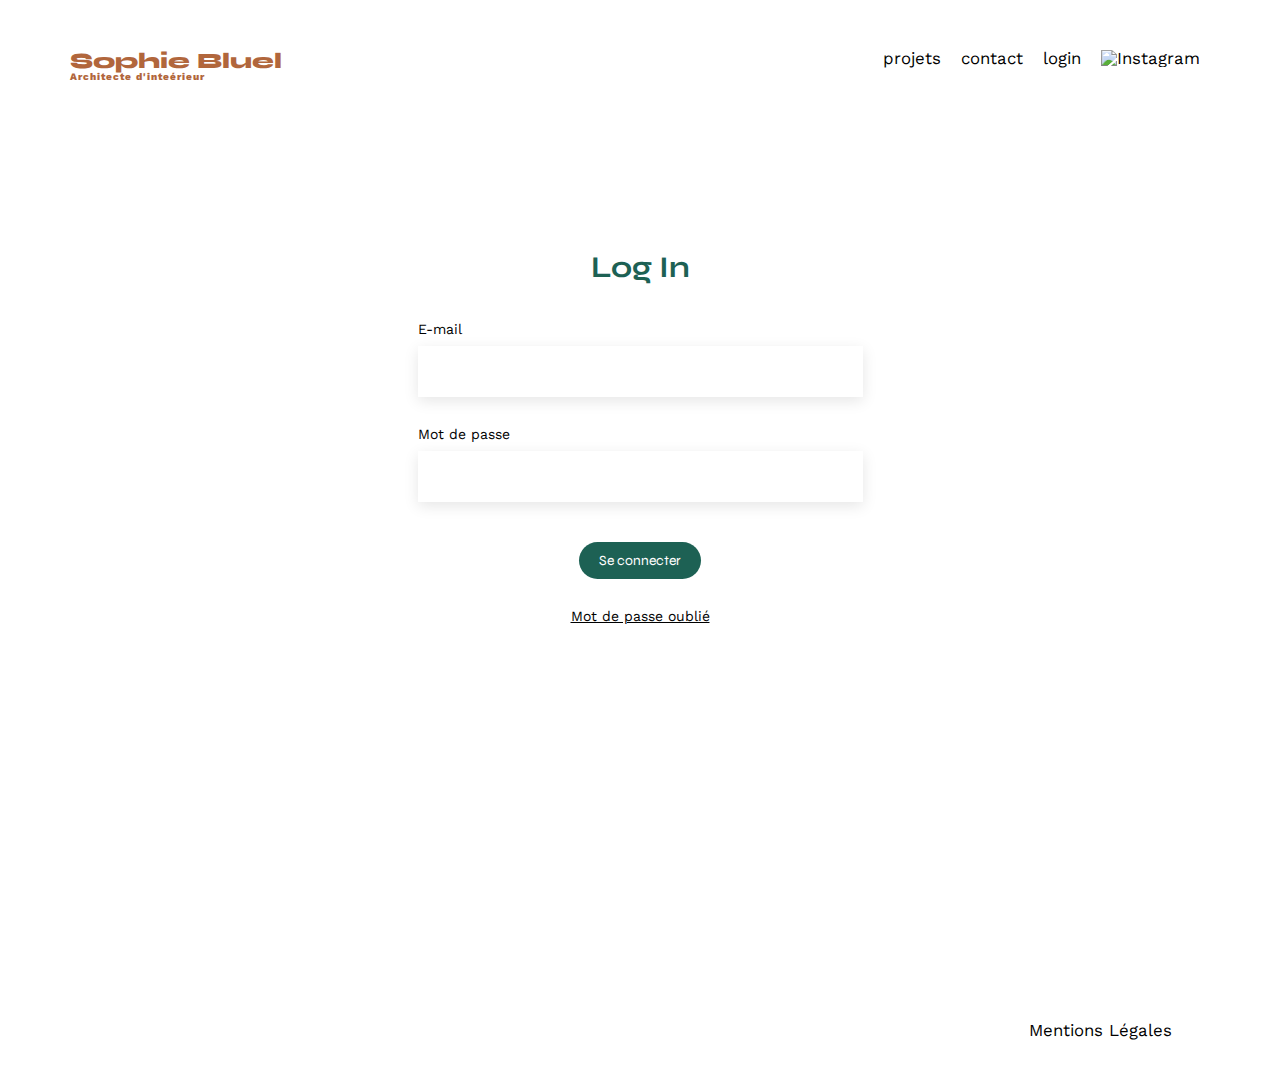
==== FrontEnd/login.html @ 772babca "first commit" ====
<!DOCTYPE html>
<html lang="fr">

<head>
	<meta charset="UTF-8">
	<title>Sophie Bluel - Architecte d'intérieur</title>
	<meta name="viewport" content="width=device-width, initial-scale=1.0">
	<link rel="preconnect" href="https://fonts.googleapis.com">
	<link rel="preconnect" href="https://fonts.gstatic.com" crossorigin>
	<link href="https://fonts.googleapis.com/css2?family=Syne:wght@700;800&family=Work+Sans&display=swap"
		rel="stylesheet">
	<meta name="description" content="">
	<link rel="stylesheet" href="./assets/loginstyle.css">
	<link rel="stylesheet" href="./assets/style.css">
</head>

<body>

	<header>
		<h1>Sophie Bluel <span>Architecte d'inteérieur</span></h1>
		<nav>
			<ul>
				<li><a href="./index.html">projets</a></li>
				<li><a href="./index.html#contact">contact</a></li>
				<li>login</li>
				<li><img src="./assets/icons/instagram.png" alt="Instagram"></li>
			</ul>
		</nav>
	</header>

	<main>
		<!-- Ajout de l'attribut action et method -->
		<form class="login-form" id="login-form" action="http://localhost:5678/api/users/login" method="POST">
			<h2 class="form-title">Log In</h2>
			<div class="form-group">
				<label class="form-label" for="email-input">E-mail</label>
				<input id="email-input" class="form-input" type="email" name="email" required>
			</div>
			<div class="form-group">
				<label class="form-label" for="password-input">Mot de passe</label>
				<input id="password-input" class="form-input" type="password" name="password" required>
			</div>
			<!-- Changement du type du bouton en button -->
			<button type="button" class="form-button">Se connecter</button>
			<a href="#" class="form-link">Mot de passe oublié</a>
			<p id="error-message" class="form-error">Erreur dans l’identifiant ou le mot de passe</p>
		</form>
	</main>

	<footer>
		<nav>
			<ul>
				<li>Mentions Légales</li>
			</ul>
		</nav>
	</footer>
	<!-- Inclusion du fichier javascript une seule fois -->
	<script src="login.js"></script>
</body>

</html>
---- FrontEnd/assets/loginstyle.css ----
.loginPage {
    display:flex;
    flex-direction: column;
    justify-content: center;
    text-align: center;
}
---- FrontEnd/assets/style.css ----
/* http://meyerweb.com/eric/tools/css/reset/
   v2.0 | 20110126
   License: none (public domain)
*/

html, body, div, span, applet, object, iframe,
h1, h2, h3, h4, h5, h6, p, blockquote, pre,
a, abbr, acronym, address, big, cite, code,
del, dfn, em, img, ins, kbd, q, s, samp,
small, strike, strong, sub, sup, tt, var,
b, u, i, center,
dl, dt, dd, ol, ul, li,
fieldset, form, label, legend,
table, caption, tbody, tfoot, thead, tr, th, td,
article, aside, canvas, details, embed,
figure, figcaption, footer, header, hgroup,
menu, nav, output, ruby, section, summary,
time, mark, audio, video {
	margin: 0;
	padding: 0;
	border: 0;
	font-size: 100%;
	font: inherit;
	vertical-align: baseline;
}
/* HTML5 display-role reset for older browsers */
article, aside, details, figcaption, figure,
footer, header, hgroup, menu, nav, section {
	display: block;
}
body {
	line-height: 1;
}
ol, ul {
	list-style: none;
}
blockquote, q {
	quotes: none;
}
blockquote:before, blockquote:after,
q:before, q:after {
	content: '';
	content: none;
}
table {
	border-collapse: collapse;
	border-spacing: 0;
}
/** end reset css**/
body {
	max-width: 1140px;
	margin:auto;
	font-family: 'Work Sans' ;
	font-size: 14px;
}
header {
	display: flex;
	justify-content: space-between;
	margin: 50px 0
}
section {
	margin: 50px 0
}

h1{
	display: flex;
	flex-direction: column;
	font-family: 'Syne';
	font-size: 22px;
	font-weight: 800;
	color: #B1663C
}

h1 > span {
	font-family: 'Work Sans';
	font-size:10px;
	letter-spacing: 0.1em;
;
}

h2{
	font-family: 'Syne';
	font-weight: 700;
	font-size: 30px;
	color: #1D6154
}
nav ul {
	display: flex;
	align-items: center;
	list-style-type: none;

}
nav li {
	padding: 0 10px;
	font-size: 1.2em;
}

li:hover {
	color: #B1663C;
}

a {
	text-decoration: none;
	color:black;
}

nav a:visited {
	color:black;
}

#introduction {
	display: flex;
	align-items: center;
}
#introduction figure {
	flex: 1
}
#introduction img {
	display: block;
	margin: auto;
	width: 80%;
}

#introduction article {
	flex: 1
}
#introduction h2 {
	margin-bottom: 1em;
}

#introduction p {
	margin-bottom: 0.5em;
}
#portfolio h2 {
	text-align: center;
	margin-bottom: 1em;
}
.gallery {
	width: 100%;
	display: grid;
	grid-template-columns: 1fr 1fr 1fr;
	grid-column-gap: 20px;
	grid-row-gap: 20px;
}

.gallery img {
	width: 100%;
}

.filters {
	display: flex;
	justify-content: center;
	margin:40px 10px;
	gap:10px;
}

.filters button {
	font-family: 'Syne';
	font-weight: 700;
	color: #1D6154;
	background-color: white;
	width: fit-content;
	padding:5px 15px;
	border: 1px solid #1D6154;
	text-align: center;
	border-radius: 60px;
}

.btn-filter:hover {
	color: white;
	background-color: #1D6154;
}

.btn-filter.active {
	color: white;
	background-color: #1D6154;
}

#contact {
	width: 50%;
margin: auto;
}
#contact > * {
	text-align: center;

}
#contact h2{
	margin-bottom: 20px;
}
#contact form {
	text-align: left;
	margin-top:30px;
	display: flex;
	flex-direction: column;
}

#contact input {
	height: 50px;
	font-size: 1.2em;
	border: none;
	box-shadow: 0px 4px 14px rgba(0, 0, 0, 0.09);
}
#contact label {
	margin: 2em 0 1em 0;
}
#contact textarea {
	border: none;
	box-shadow: 0px 4px 14px rgba(0, 0, 0, 0.09);
}

input[type="submit"]{
	font-family: 'Syne';
	font-weight: 700;
	color: white;
	background-color: #1D6154;
	margin : 2em auto ;
	width: 180px;
	text-align: center;
	border-radius: 60px ;
}

footer nav ul {
	display: flex;
	justify-content: flex-end;
	margin: 2em
}

/* Login */

.login-style {
	font-weight: bold;
	color: black;
}

#login-link:hover {
	color: black;
  }

.login-form {
	display: flex;
  	justify-content: center;
  	flex-direction: column;
  	align-items: center;
	margin: 150px 0 379px;
	padding: 20px;
	border-radius: 4px;
	background-color: #fff;
  }
  
  .form-title {
	text-align: center;
	font-size: 30px;
	color: #1D6154;
	margin-bottom: 30px;
  }
  
  .form-group {
	display: flex;
	flex-direction: column;
	margin-bottom: 20px;
  }
  
  .form-label {
	margin: 10px 0;
  }
  
  .form-input {
	width: 420px;
	height: 51px;
	padding: 0 10px 0 15px;
	box-shadow: 0px 4px 14px rgba(0, 0, 0, 0.1);
	border: none;
	outline: none;
	font-family: 'Work Sans', sans-serif;
	font-size: 14px;
	font-weight: 500;
  }
  
  .form-button {
	display: block;
	margin: 20px 0;
	background-color: #1D6154;
	color: #fff;
	border: none;
	padding: 10px 20px;
	border-radius: 60px;
	font-family: 'Syne', sans-serif;
	font-size: 14px;
  }
  
  .form-link {
	color: #000;
	text-decoration: underline;
	margin-top: 10px;
	display: block;
	text-align: center;
  }
  
  .form-error {
	color: #ff0000;
	margin-top: 20px;
	text-align: center;
	display: block;
  }
  
  #error-message {
	color: #ff0000;
	margin-top: 35px;
	display: none;
  }
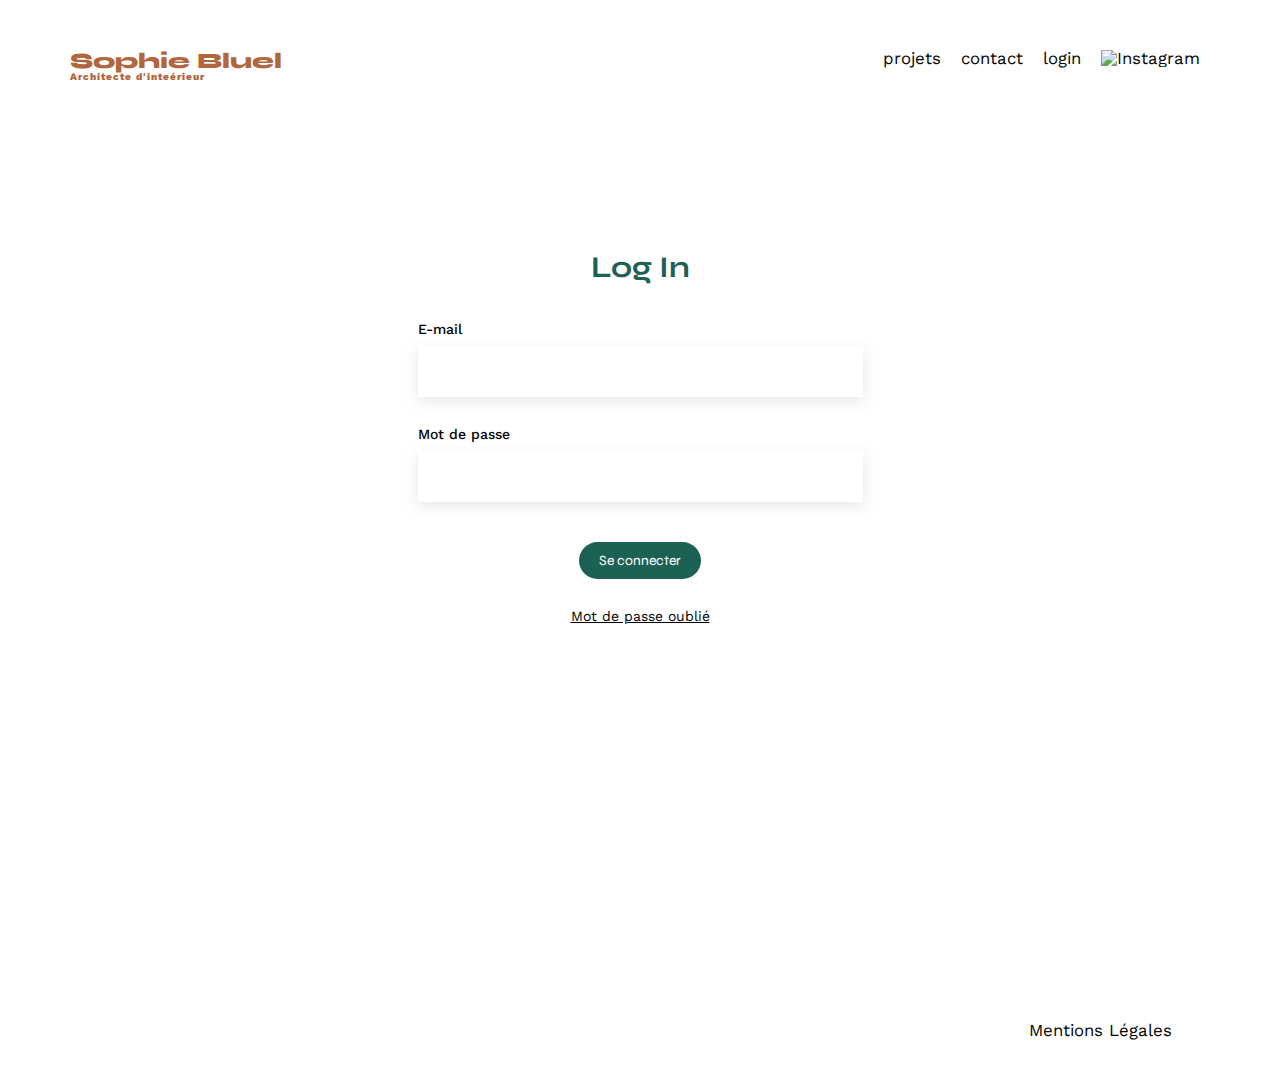
==== commit e74a1654: "dernières étapes du projet" ====
--- a/FrontEnd/login.html
+++ b/FrontEnd/login.html
@@ -30,7 +30,7 @@
 
 	<main>
 		<!-- Ajout de l'attribut action et method -->
-		<form class="login-form" id="login-form" action="http://localhost:5678/api/users/login" method="POST">
+		<form class="login-form" id="login-form" method="POST">
 			<h2 class="form-title">Log In</h2>
 			<div class="form-group">
 				<label class="form-label" for="email-input">E-mail</label>
@@ -41,7 +41,7 @@
 				<input id="password-input" class="form-input" type="password" name="password" required>
 			</div>
 			<!-- Changement du type du bouton en button -->
-			<button type="button" class="form-button">Se connecter</button>
+			<button type="submit" class="form-button">Se connecter</button>
 			<a href="#" class="form-link">Mot de passe oublié</a>
 			<p id="error-message" class="form-error">Erreur dans l’identifiant ou le mot de passe</p>
 		</form>
--- a/FrontEnd/assets/style.css
+++ b/FrontEnd/assets/style.css
@@ -3,19 +3,87 @@
    License: none (public domain)
 */
 
-html, body, div, span, applet, object, iframe,
-h1, h2, h3, h4, h5, h6, p, blockquote, pre,
-a, abbr, acronym, address, big, cite, code,
-del, dfn, em, img, ins, kbd, q, s, samp,
-small, strike, strong, sub, sup, tt, var,
-b, u, i, center,
-dl, dt, dd, ol, ul, li,
-fieldset, form, label, legend,
-table, caption, tbody, tfoot, thead, tr, th, td,
-article, aside, canvas, details, embed,
-figure, figcaption, footer, header, hgroup,
-menu, nav, output, ruby, section, summary,
-time, mark, audio, video {
+html,
+body,
+div,
+span,
+applet,
+object,
+iframe,
+h1,
+h2,
+h3,
+h4,
+h5,
+h6,
+p,
+blockquote,
+pre,
+a,
+abbr,
+acronym,
+address,
+big,
+cite,
+code,
+del,
+dfn,
+em,
+img,
+ins,
+kbd,
+q,
+s,
+samp,
+small,
+strike,
+strong,
+sub,
+sup,
+tt,
+var,
+b,
+u,
+i,
+center,
+dl,
+dt,
+dd,
+ol,
+ul,
+li,
+fieldset,
+form,
+label,
+legend,
+table,
+caption,
+tbody,
+tfoot,
+thead,
+tr,
+th,
+td,
+article,
+aside,
+canvas,
+details,
+embed,
+figure,
+figcaption,
+footer,
+header,
+hgroup,
+menu,
+nav,
+output,
+ruby,
+section,
+summary,
+time,
+mark,
+audio,
+video {
 	margin: 0;
 	padding: 0;
 	border: 0;
@@ -23,46 +91,68 @@
 	font: inherit;
 	vertical-align: baseline;
 }
+
 /* HTML5 display-role reset for older browsers */
-article, aside, details, figcaption, figure,
-footer, header, hgroup, menu, nav, section {
+article,
+aside,
+details,
+figcaption,
+figure,
+footer,
+header,
+hgroup,
+menu,
+nav,
+section {
 	display: block;
 }
+
 body {
 	line-height: 1;
 }
-ol, ul {
+
+ol,
+ul {
 	list-style: none;
 }
-blockquote, q {
+
+blockquote,
+q {
 	quotes: none;
 }
-blockquote:before, blockquote:after,
-q:before, q:after {
+
+blockquote:before,
+blockquote:after,
+q:before,
+q:after {
 	content: '';
 	content: none;
 }
+
 table {
 	border-collapse: collapse;
 	border-spacing: 0;
 }
+
 /** end reset css**/
 body {
 	max-width: 1140px;
-	margin:auto;
-	font-family: 'Work Sans' ;
+	margin: auto;
+	font-family: 'Work Sans';
 	font-size: 14px;
 }
+
 header {
 	display: flex;
 	justify-content: space-between;
 	margin: 50px 0
 }
+
 section {
 	margin: 50px 0
 }
 
-h1{
+h1 {
 	display: flex;
 	flex-direction: column;
 	font-family: 'Syne';
@@ -71,25 +161,27 @@
 	color: #B1663C
 }
 
-h1 > span {
+h1>span {
 	font-family: 'Work Sans';
-	font-size:10px;
+	font-size: 10px;
 	letter-spacing: 0.1em;
-;
-}
-
-h2{
+	;
+}
+
+h2 {
 	font-family: 'Syne';
 	font-weight: 700;
 	font-size: 30px;
 	color: #1D6154
 }
+
 nav ul {
 	display: flex;
 	align-items: center;
 	list-style-type: none;
 
 }
+
 nav li {
 	padding: 0 10px;
 	font-size: 1.2em;
@@ -101,20 +193,22 @@
 
 a {
 	text-decoration: none;
-	color:black;
+	color: black;
 }
 
 nav a:visited {
-	color:black;
+	color: black;
 }
 
 #introduction {
 	display: flex;
 	align-items: center;
 }
+
 #introduction figure {
 	flex: 1
 }
+
 #introduction img {
 	display: block;
 	margin: auto;
@@ -124,6 +218,7 @@
 #introduction article {
 	flex: 1
 }
+
 #introduction h2 {
 	margin-bottom: 1em;
 }
@@ -131,10 +226,12 @@
 #introduction p {
 	margin-bottom: 0.5em;
 }
+
 #portfolio h2 {
 	text-align: center;
 	margin-bottom: 1em;
 }
+
 .gallery {
 	width: 100%;
 	display: grid;
@@ -150,8 +247,8 @@
 .filters {
 	display: flex;
 	justify-content: center;
-	margin:40px 10px;
-	gap:10px;
+	margin: 40px 10px;
+	gap: 10px;
 }
 
 .filters button {
@@ -160,7 +257,7 @@
 	color: #1D6154;
 	background-color: white;
 	width: fit-content;
-	padding:5px 15px;
+	padding: 5px 15px;
 	border: 1px solid #1D6154;
 	text-align: center;
 	border-radius: 60px;
@@ -178,18 +275,21 @@
 
 #contact {
 	width: 50%;
-margin: auto;
-}
-#contact > * {
+	margin: auto;
+}
+
+#contact>* {
 	text-align: center;
 
 }
-#contact h2{
+
+#contact h2 {
 	margin-bottom: 20px;
 }
+
 #contact form {
 	text-align: left;
-	margin-top:30px;
+	margin-top: 30px;
 	display: flex;
 	flex-direction: column;
 }
@@ -200,29 +300,31 @@
 	border: none;
 	box-shadow: 0px 4px 14px rgba(0, 0, 0, 0.09);
 }
+
 #contact label {
 	margin: 2em 0 1em 0;
 }
+
 #contact textarea {
 	border: none;
 	box-shadow: 0px 4px 14px rgba(0, 0, 0, 0.09);
 }
 
-input[type="submit"]{
+input[type="submit"] {
 	font-family: 'Syne';
 	font-weight: 700;
 	color: white;
 	background-color: #1D6154;
-	margin : 2em auto ;
+	margin: 2em auto;
 	width: 180px;
 	text-align: center;
-	border-radius: 60px ;
+	border-radius: 60px;
 }
 
 footer nav ul {
 	display: flex;
 	justify-content: flex-end;
-	margin: 2em
+	margin: 2em;
 }
 
 /* Login */
@@ -234,37 +336,37 @@
 
 #login-link:hover {
 	color: black;
-  }
+}
 
 .login-form {
 	display: flex;
-  	justify-content: center;
-  	flex-direction: column;
-  	align-items: center;
+	justify-content: center;
+	flex-direction: column;
+	align-items: center;
 	margin: 150px 0 379px;
 	padding: 20px;
 	border-radius: 4px;
 	background-color: #fff;
-  }
-  
-  .form-title {
+}
+
+.form-title {
 	text-align: center;
 	font-size: 30px;
 	color: #1D6154;
 	margin-bottom: 30px;
-  }
-  
-  .form-group {
+}
+
+.form-group {
 	display: flex;
 	flex-direction: column;
 	margin-bottom: 20px;
-  }
-  
-  .form-label {
+}
+
+.form-label {
 	margin: 10px 0;
-  }
-  
-  .form-input {
+}
+
+.form-input {
 	width: 420px;
 	height: 51px;
 	padding: 0 10px 0 15px;
@@ -274,9 +376,9 @@
 	font-family: 'Work Sans', sans-serif;
 	font-size: 14px;
 	font-weight: 500;
-  }
-  
-  .form-button {
+}
+
+.form-button {
 	display: block;
 	margin: 20px 0;
 	background-color: #1D6154;
@@ -286,25 +388,318 @@
 	border-radius: 60px;
 	font-family: 'Syne', sans-serif;
 	font-size: 14px;
-  }
-  
-  .form-link {
+}
+
+.form-link {
 	color: #000;
 	text-decoration: underline;
 	margin-top: 10px;
 	display: block;
 	text-align: center;
-  }
-  
-  .form-error {
+}
+
+.form-error {
 	color: #ff0000;
 	margin-top: 20px;
 	text-align: center;
 	display: block;
-  }
-  
-  #error-message {
+}
+
+#error-message {
 	color: #ff0000;
 	margin-top: 35px;
 	display: none;
-  }
+}
+
+Mode édition
+
+.noedit{
+    display:none;
+}
+
+.edit{
+    display: block;
+}
+
+.flex{
+    display: flex;
+}
+
+#edit{
+    background-color: black;
+    margin: 0;
+    width: 100%;
+    height: 60px;
+    justify-content: center;
+    align-items: center;
+}
+
+#edit p{
+    color: white;
+}
+
+#edit button{
+    border-radius: 60px;
+    height: 60%;
+    padding: 5px 25px;
+    margin: 10px;
+    border: none;
+    background-color: white;
+    cursor: pointer;
+}
+
+#navbar{
+    display: flex;
+    justify-content: space-between;
+    padding-top: 10px;
+}
+
+#introduction a{
+	position: absolute;
+	margin-top: 1%;
+	margin-left: 4%;
+}
+
+.container{
+    display: flex;
+    justify-content: center;
+    align-items: center;
+    margin: 6em 0;
+}
+
+#portfolio h2{
+    margin: 0 1.5em;
+}
+
+/* MODAL */
+#modal button{
+    cursor: pointer;
+}
+
+.modal{
+    position: fixed;
+    align-items: center;
+    justify-content: center;
+    top: 0;
+    left: 0;
+    width: 100%;
+    height: 100%;
+    background: rgba(0, 0, 0, 0.3);
+}
+
+.modal-wrapper{
+    background-color: white;
+    width:600px;
+    height: 700px;
+    max-width: calc(100vw - 20px);
+    max-height: calc(100vh - 20px);
+    border-radius: 10px;
+    padding: 20px;
+}
+
+.gallery-wrapper{
+    display: flex;
+    flex-direction: column;
+    justify-content: space-around;
+    height: 660px;
+}
+
+#close, #deleteGallery{
+    border: 0;
+    background-color: white;
+}
+
+#close{
+    font-size: 20px;
+    position: relative;
+    left:540px;
+}
+
+#galleryEdit{
+	width: 80%;
+	margin: auto;
+	display: grid;
+	grid-template-columns: repeat(5, 1fr);
+	grid-gap: 13px 10px;
+    overflow: scroll;
+}
+
+#galleryEdit img {
+	width: 100%;
+}
+
+.card{
+    position: relative;
+    min-height: 133px;
+}
+
+.btnIcon{
+    align-items: center;
+    position: absolute;
+    bottom: 109px;
+    left: 62px;
+    padding: 2px 4px 1px 4px;
+    background-color: black;
+    border-radius: 5px;
+    width: 20px;
+    height: 20px;
+    border: 0;
+}
+
+#divider{
+    height: 1px;
+    width: 500px;
+    background-color:#B3B3B3;
+    margin: 20px auto;
+}
+
+#modal .container{
+    flex-direction: column;
+    justify-content: space-between;
+    height: 12%;
+    margin:10px; 
+}
+
+#addWork{
+    background-color: #1D6154;
+    border-radius:60px;
+    height: 36px;
+    width: 237px;
+    color: white;
+    font-family: "Syne";
+    font-weight: 700;
+    font-size: 14px;
+    border: 0;
+}
+
+#deleteGallery{
+    color: red;
+    font-size: 14px;
+    font-family: "Syne";
+}
+
+/* MODAL ADD PICTURES */
+
+#back{
+    border: 0;
+    background-color: transparent;
+}
+
+#dividerform{
+    height: 1px;
+    width: 100%;
+    background-color:#B3B3B3;
+    margin: 40px auto;
+}
+
+#form{
+    display: flex;
+    flex-direction: column;
+    width: 80%;
+    height: 600px;
+    margin: auto;
+}
+
+#inputPhoto{
+    flex-direction: column;
+    justify-content: center;
+    align-items: center;
+}
+
+label{
+    font-family: "Work Sans";
+    font-weight: 500;
+    font-size: 14px;
+    margin-top: 20px;
+    margin-bottom: 10px;
+}
+
+#labelPhoto{
+    background-color: #CBD6DC;
+    border-radius: 50px;
+    width: 90%;
+    cursor: pointer;
+}
+
+#labelPhoto p{
+    color: #306685;
+    font-weight: 500;
+    text-align: center;
+    position: relative;
+    top: 5px;
+}
+
+#photo{
+    visibility: hidden;
+}
+
+#photoFile{
+    max-width: 165px;
+    margin: auto;
+}
+
+#title, select{
+    height: 50px;
+    box-shadow: 1px 1px 4px #c5c4c4;
+    padding-left: 10px;
+}
+
+#titleLabel, #categoryLabel{
+    margin: 30px 0 10px 0;
+}
+
+#select-container{
+    position: relative;
+    width: 100%;
+}
+
+select{
+    appearance: none; 
+    cursor: pointer;
+    width: 100%;
+}
+
+#dropdown{
+    position: absolute;
+    bottom: 20px;
+    width: 1em;
+    right: 30px;
+   
+}
+
+#searchPicture{
+    display:flex;
+    flex-direction: column;
+    justify-content: center;
+    align-items: center;
+    background-color: #E8F1F6;
+    height: 225px;
+    margin-top: 20px;
+}
+
+#searchPicture .fa-image{
+    color: #B9C5CC;
+    margin-bottom: 30px;
+}
+
+#searchPicture p{
+    color: #444444;
+    margin-top: 10px;
+}
+
+#validate{
+    font-family: "Syne";
+    font-size: 14px;
+    font-weight: 700;
+    width: 240px;
+    height: 40px;
+    border-radius: 60px;
+    border: none;
+    color: #FFF;
+    background-color: #A7A7A7;
+    margin: auto;
+}
+
+#validate:hover{
+    background-color: #1D6154;
+}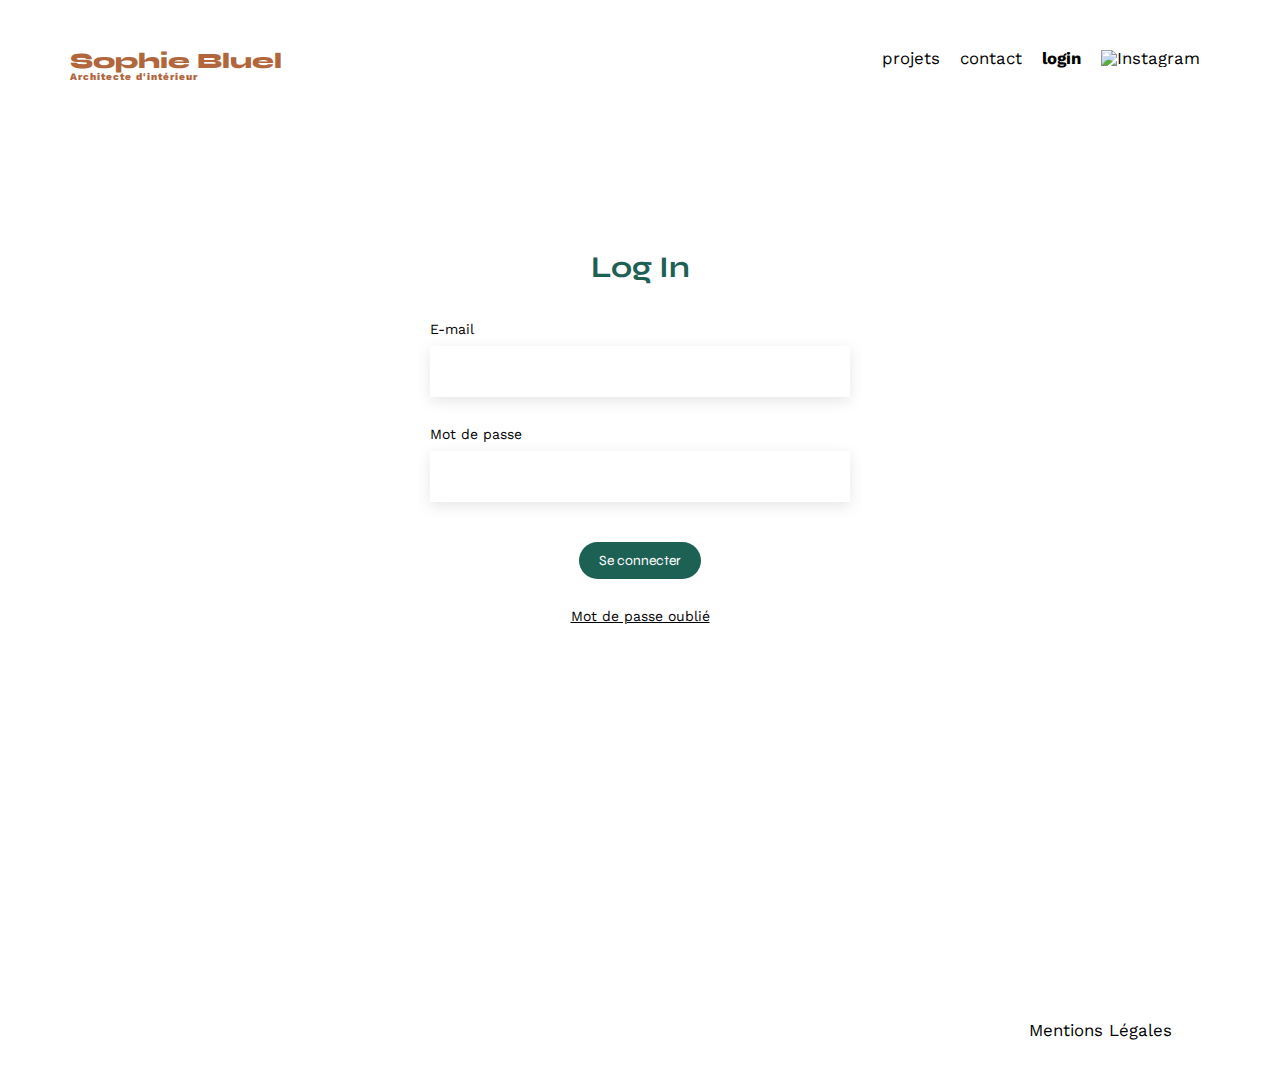
==== commit ae312e99: "dernières modifs" ====
--- a/FrontEnd/login.html
+++ b/FrontEnd/login.html
@@ -3,58 +3,73 @@
 
 <head>
 	<meta charset="UTF-8">
-	<title>Sophie Bluel - Architecte d'intérieur</title>
+	<title>Log In</title>
 	<meta name="viewport" content="width=device-width, initial-scale=1.0">
 	<link rel="preconnect" href="https://fonts.googleapis.com">
 	<link rel="preconnect" href="https://fonts.gstatic.com" crossorigin>
 	<link href="https://fonts.googleapis.com/css2?family=Syne:wght@700;800&family=Work+Sans&display=swap"
 		rel="stylesheet">
 	<meta name="description" content="">
-	<link rel="stylesheet" href="./assets/loginstyle.css">
 	<link rel="stylesheet" href="./assets/style.css">
 </head>
 
 <body>
-
+	<!-- En-tête de la page -->
 	<header>
-		<h1>Sophie Bluel <span>Architecte d'inteérieur</span></h1>
+		<!-- Titre de la page -->
+		<h1>Sophie Bluel <span>Architecte d'intérieur</span></h1>
+		<!-- Menu de navigation -->
 		<nav>
 			<ul>
-				<li><a href="./index.html">projets</a></li>
-				<li><a href="./index.html#contact">contact</a></li>
-				<li>login</li>
+				<li>projets</li>
+				<li>contact</li>
+				<li class="login-style" id="login-link">login</li>
 				<li><img src="./assets/icons/instagram.png" alt="Instagram"></li>
 			</ul>
 		</nav>
 	</header>
 
+	<!-- Contenu principal de la page -->
 	<main>
-		<!-- Ajout de l'attribut action et method -->
-		<form class="login-form" id="login-form" method="POST">
+		<!-- Formulaire de connexion -->
+		<form class="login-form" id="login-form">
+			<!-- Titre du formulaire -->
 			<h2 class="form-title">Log In</h2>
+
+			<!-- Champ d'entrée pour l'email -->
 			<div class="form-group">
 				<label class="form-label" for="email-input">E-mail</label>
 				<input id="email-input" class="form-input" type="email" name="email" required>
 			</div>
+
+			<!-- Champ d'entrée pour le mot de passe -->
 			<div class="form-group">
 				<label class="form-label" for="password-input">Mot de passe</label>
 				<input id="password-input" class="form-input" type="password" name="password" required>
 			</div>
-			<!-- Changement du type du bouton en button -->
+
+			<!-- Bouton de soumission du formulaire -->
 			<button type="submit" class="form-button">Se connecter</button>
+
+			<!-- Lien pour réinitialiser le mot de passe -->
 			<a href="#" class="form-link">Mot de passe oublié</a>
+
+			<!-- Message d'erreur en cas d'échec de la connexion -->
 			<p id="error-message" class="form-error">Erreur dans l’identifiant ou le mot de passe</p>
 		</form>
 	</main>
 
+	<!-- Pied de page -->
 	<footer>
+		<!-- Menu de navigation du pied de page -->
 		<nav>
 			<ul>
 				<li>Mentions Légales</li>
 			</ul>
 		</nav>
 	</footer>
-	<!-- Inclusion du fichier javascript une seule fois -->
+
+	<!-- Script JavaScript pour gérer la connexion -->
 	<script src="login.js"></script>
 </body>
 
--- a/FrontEnd/assets/style.css
+++ b/FrontEnd/assets/style.css
@@ -2,6 +2,10 @@
    v2.0 | 20110126
    License: none (public domain)
 */
+
+* {
+	box-sizing: border-box;
+}
 
 html,
 body,
@@ -179,25 +183,42 @@
 	display: flex;
 	align-items: center;
 	list-style-type: none;
-
 }
 
 nav li {
 	padding: 0 10px;
 	font-size: 1.2em;
+	cursor: pointer;
+}
+
+nav ul li:first-child a {
+	color: inherit;
+	text-decoration: none;
+}
+
+nav li {
+	list-style: none;
+	text-decoration: none;
 }
 
 li:hover {
 	color: #B1663C;
 }
 
-a {
+nav li a:hover {
+	color: #B1663C;
+}
+
+.login-nav a {
+	color: black;
 	text-decoration: none;
-	color: black;
-}
-
-nav a:visited {
-	color: black;
+	cursor: pointer;
+}
+
+.contact a {
+	color: black;
+	text-decoration: none;
+	cursor: pointer;
 }
 
 #introduction {
@@ -242,35 +263,7 @@
 
 .gallery img {
 	width: 100%;
-}
-
-.filters {
-	display: flex;
-	justify-content: center;
-	margin: 40px 10px;
-	gap: 10px;
-}
-
-.filters button {
-	font-family: 'Syne';
-	font-weight: 700;
-	color: #1D6154;
-	background-color: white;
-	width: fit-content;
-	padding: 5px 15px;
-	border: 1px solid #1D6154;
-	text-align: center;
-	border-radius: 60px;
-}
-
-.btn-filter:hover {
-	color: white;
-	background-color: #1D6154;
-}
-
-.btn-filter.active {
-	color: white;
-	background-color: #1D6154;
+
 }
 
 #contact {
@@ -324,10 +317,10 @@
 footer nav ul {
 	display: flex;
 	justify-content: flex-end;
-	margin: 2em;
-}
-
-/* Login */
+	margin: 2em
+}
+
+/**Login page**/
 
 .login-style {
 	font-weight: bold;
@@ -343,7 +336,7 @@
 	justify-content: center;
 	flex-direction: column;
 	align-items: center;
-	margin: 150px 0 379px;
+	margin: 150px 0px 379px 0px;
 	padding: 20px;
 	border-radius: 4px;
 	background-color: #fff;
@@ -359,17 +352,21 @@
 .form-group {
 	display: flex;
 	flex-direction: column;
+	align-items: left;
 	margin-bottom: 20px;
 }
 
 .form-label {
-	margin: 10px 0;
+	text-align: left;
+	color: #000;
+	margin-top: 10px;
+	margin-bottom: 10px;
 }
 
 .form-input {
 	width: 420px;
 	height: 51px;
-	padding: 0 10px 0 15px;
+	padding: 0px 10px 0px 15px;
 	box-shadow: 0px 4px 14px rgba(0, 0, 0, 0.1);
 	border: none;
 	outline: none;
@@ -380,7 +377,7 @@
 
 .form-button {
 	display: block;
-	margin: 20px 0;
+	margin: 20px 0px 20px 0px;
 	background-color: #1D6154;
 	color: #fff;
 	border: none;
@@ -403,6 +400,7 @@
 	margin-top: 20px;
 	text-align: center;
 	display: block;
+	/* Display error message by default */
 }
 
 #error-message {
@@ -411,295 +409,385 @@
 	display: none;
 }
 
-Mode édition
-
-.noedit{
-    display:none;
-}
-
-.edit{
-    display: block;
-}
-
-.flex{
-    display: flex;
-}
-
-#edit{
-    background-color: black;
-    margin: 0;
-    width: 100%;
-    height: 60px;
-    justify-content: center;
-    align-items: center;
-}
-
-#edit p{
-    color: white;
-}
-
-#edit button{
-    border-radius: 60px;
-    height: 60%;
-    padding: 5px 25px;
-    margin: 10px;
-    border: none;
-    background-color: white;
-    cursor: pointer;
-}
-
-#navbar{
-    display: flex;
-    justify-content: space-between;
-    padding-top: 10px;
-}
-
-#introduction a{
+/**Admin style**/
+
+#top-bar {
+	width: 100%;
+	height: 59px;
+	background-color: black;
 	position: absolute;
-	margin-top: 1%;
-	margin-left: 4%;
-}
-
-.container{
-    display: flex;
-    justify-content: center;
-    align-items: center;
-    margin: 6em 0;
-}
-
-#portfolio h2{
-    margin: 0 1.5em;
-}
-
-/* MODAL */
-#modal button{
-    cursor: pointer;
-}
-
-.modal{
-    position: fixed;
-    align-items: center;
-    justify-content: center;
-    top: 0;
-    left: 0;
-    width: 100%;
-    height: 100%;
-    background: rgba(0, 0, 0, 0.3);
-}
-
-.modal-wrapper{
-    background-color: white;
-    width:600px;
-    height: 700px;
-    max-width: calc(100vw - 20px);
-    max-height: calc(100vh - 20px);
-    border-radius: 10px;
-    padding: 20px;
-}
-
-.gallery-wrapper{
-    display: flex;
-    flex-direction: column;
-    justify-content: space-around;
-    height: 660px;
-}
-
-#close, #deleteGallery{
-    border: 0;
-    background-color: white;
-}
-
-#close{
-    font-size: 20px;
-    position: relative;
-    left:540px;
-}
-
-#galleryEdit{
+	top: 0;
+	left: 0;
+	display: flex;
+	align-items: center;
+	justify-content: center;
+	display: none;
+}
+
+.edition-mode {
+	color: white;
+	font-size: 16px;
+	font-weight: 400;
+	font-family: 'Work Sans', sans-serif;
+	margin-right: 30px;
+}
+
+#top-bar .edition-mode {
+	display: flex;
+	align-items: center;
+}
+
+#top-bar .edition-mode i {
+	font-size: 16px;
+	font-weight: 400;
+	color: white;
+	margin-right: 0.5em;
+}
+
+#publish-button {
+	width: 216px;
+	height: 38px;
+	font-family: 'Syne';
+	font-weight: 700;
+	color: black;
+	background-color: white;
+	margin: 2em auto;
+	text-align: center;
+	border-radius: 60px;
+	border: none;
+}
+
+.logout {
+	display: none;
+	cursor: pointer;
+}
+
+.figure-display {
+	display: flex;
+	flex-direction: column;
+}
+
+.modal {
+	text-decoration: none;
+	display: flex;
+}
+
+.modification-display-image {
+	display: flex;
 	width: 80%;
 	margin: auto;
+	margin-top: 15px;
+	display: none;
+}
+
+.modify {
+	font-size: 16px;
+	font-weight: 400;
+	margin-left: 8px;
+	color: black;
+	text-decoration: none;
+}
+
+i.fa-solid.fa-pen-to-square {
+	font-weight: 400;
+	color: black;
+}
+
+.project-display .modification-display-image,
+.modification-display-project {
+	display: flex;
+	cursor: pointer;
+}
+
+.modification-display-image .modal-trigger,
+.project-display .modification-display-project .modal-trigger {
+	display: flex;
+}
+
+.project-display .modification-display-image .modify,
+.modification-display-project .modify {
+	font-size: 16px;
+	font-weight: 400;
+	margin-left: 8px;
+	color: black;
+	text-decoration: none;
+}
+
+.project-display {
+	display: flex;
+	justify-content: center;
+	align-items: center;
+	width: 100%;
+}
+
+.modification-display-project {
+	display: flex;
+	margin-left: 45px;
+	margin-bottom: 29px;
+	display: none;
+}
+
+/**Modale**/
+
+.modal-display {
+	display: flex;
+	justify-content: center;
+	align-items: center;
+	position: fixed;
+	top: 0;
+	left: 0;
+	height: 100%;
+	width: 100%;
+	background: rgba(0, 0, 0, 0.3)
+}
+
+.modal-wrapper {
+	background-color: white;
+	width: 630px;
+	max-width: calc(100vw - 20px);
+	max-height: calc(100vh - 20px);
+	border-radius: 10px;
+	padding: 26px;
+}
+
+.modal-name {
+	display: flex;
+	justify-content: center;
+	font-family: 'Work Sans';
+	font-weight: 400;
+	font-size: 26px;
+	line-height: 30.5px;
+	color: black;
+}
+
+.modal-close {
+	position: relative;
+	top: 5px;
+	left: 557px;
+	background: none;
+	border: none;
+}
+
+.modal-images {
 	display: grid;
-	grid-template-columns: repeat(5, 1fr);
-	grid-gap: 13px 10px;
-    overflow: scroll;
-}
-
-#galleryEdit img {
-	width: 100%;
-}
-
-.card{
-    position: relative;
-    min-height: 133px;
-}
-
-.btnIcon{
-    align-items: center;
-    position: absolute;
-    bottom: 109px;
-    left: 62px;
-    padding: 2px 4px 1px 4px;
-    background-color: black;
-    border-radius: 5px;
-    width: 20px;
-    height: 20px;
-    border: 0;
-}
-
-#divider{
-    height: 1px;
-    width: 500px;
-    background-color:#B3B3B3;
-    margin: 20px auto;
-}
-
-#modal .container{
-    flex-direction: column;
-    justify-content: space-between;
-    height: 12%;
-    margin:10px; 
-}
-
-#addWork{
-    background-color: #1D6154;
-    border-radius:60px;
-    height: 36px;
-    width: 237px;
-    color: white;
-    font-family: "Syne";
-    font-weight: 700;
-    font-size: 14px;
-    border: 0;
-}
-
-#deleteGallery{
-    color: red;
-    font-size: 14px;
-    font-family: "Syne";
-}
-
-/* MODAL ADD PICTURES */
-
-#back{
-    border: 0;
-    background-color: transparent;
-}
-
-#dividerform{
-    height: 1px;
-    width: 100%;
-    background-color:#B3B3B3;
-    margin: 40px auto;
-}
-
-#form{
-    display: flex;
-    flex-direction: column;
-    width: 80%;
-    height: 600px;
-    margin: auto;
-}
-
-#inputPhoto{
-    flex-direction: column;
-    justify-content: center;
-    align-items: center;
-}
-
-label{
-    font-family: "Work Sans";
-    font-weight: 500;
-    font-size: 14px;
-    margin-top: 20px;
-    margin-bottom: 10px;
-}
-
-#labelPhoto{
-    background-color: #CBD6DC;
-    border-radius: 50px;
-    width: 90%;
-    cursor: pointer;
-}
-
-#labelPhoto p{
-    color: #306685;
-    font-weight: 500;
-    text-align: center;
-    position: relative;
-    top: 5px;
-}
-
-#photo{
-    visibility: hidden;
-}
-
-#photoFile{
-    max-width: 165px;
-    margin: auto;
-}
-
-#title, select{
-    height: 50px;
-    box-shadow: 1px 1px 4px #c5c4c4;
-    padding-left: 10px;
-}
-
-#titleLabel, #categoryLabel{
-    margin: 30px 0 10px 0;
-}
-
-#select-container{
-    position: relative;
-    width: 100%;
-}
-
-select{
-    appearance: none; 
-    cursor: pointer;
-    width: 100%;
-}
-
-#dropdown{
-    position: absolute;
-    bottom: 20px;
-    width: 1em;
-    right: 30px;
-   
-}
-
-#searchPicture{
-    display:flex;
-    flex-direction: column;
-    justify-content: center;
-    align-items: center;
-    background-color: #E8F1F6;
-    height: 225px;
-    margin-top: 20px;
-}
-
-#searchPicture .fa-image{
-    color: #B9C5CC;
-    margin-bottom: 30px;
-}
-
-#searchPicture p{
-    color: #444444;
-    margin-top: 10px;
-}
-
-#validate{
-    font-family: "Syne";
-    font-size: 14px;
-    font-weight: 700;
-    width: 240px;
-    height: 40px;
-    border-radius: 60px;
-    border: none;
-    color: #FFF;
-    background-color: #A7A7A7;
-    margin: auto;
-}
-
-#validate:hover{
-    background-color: #1D6154;
+	justify-content: space-between;
+	padding: 25px 64px 14px 64px;
+	grid-template-columns: 1fr 1fr 1fr 1fr 1fr;
+}
+
+.work {
+	display: flex;
+	flex-direction: column;
+	flex-wrap: wrap;
+}
+
+.edit-button {
+	color: #000;
+}
+
+.modal-images>div {
+	display: flex;
+	justify-content: space-between;
+	margin-bottom: 20px;
+}
+
+.modal-images img {
+	width: 80px;
+	height: 105px;
+	object-fit: cover;
+	display: block;
+	margin-bottom: 5px;
+}
+
+.modal-images .modal-image-wrapper {
+	position: relative;
+}
+
+.modal-images .modal-image-wrapper .edit {
+	position: absolute;
+	top: 0;
+	right: 0;
+	background-color: rgba(0, 0, 0, 0.5);
+	color: white;
+	font-size: 0.75rem;
+	padding: 2px 5px;
+}
+
+.modal-images .modal-image-wrapper .edit i {
+	margin-right: 5px;
+}
+
+.image {
+	position: relative;
+}
+
+.image i {
+	position: absolute;
+	top: 5px;
+	right: 5px;
+	color: white;
+	background-color: black;
+	border-radius: 2px;
+	padding: 4px;
+	height: 18px;
+	width: 17px;
+	font-size: 10px;
+}
+
+.first-icon {
+	width: 18px;
+	left: 37px;
+}
+
+.trash {
+	cursor: pointer;
+	position: absolute;
+	color: white;
+	background-color: #000;
+	margin-left: 58px;
+	height: 18px;
+	width: 17px;
+	padding: 2px;
+	margin-top: 4px;
+}
+
+.modal-changes-container {
+	margin: 0 auto;
+	border-top: 1px solid #B3B3B3;
+	width: 450px;
+	padding-bottom: 5px;
+}
+
+#add-photo {
+	display: flex;
+	justify-content: center;
+	width: 237px;
+	height: 36px;
+	border: none;
+	cursor: pointer;
+}
+
+.suppress {
+	color: #ff0000;
+	display: flex;
+	justify-content: center;
+	font-family: 'Syne';
+	font-size: 14px;
+	font-weight: 400;
+	cursor: pointer;
+}
+
+/**Deuxième modale**/
+
+#first-elements {
+	display: flex;
+	flex-direction: column;
+}
+
+#new-elements {
+	display: none;
+	flex-direction: column;
+
+}
+
+.cross-icon {
+	cursor: pointer;
+}
+
+.close-icon {
+	position: relative;
+	left: 5px;
+	background: none;
+	border: none;
+	cursor: pointer;
+	width: 14px;
+}
+
+.new-elements-display {
+	display: flex;
+	flex-direction: column;
+	align-items: center;
+}
+
+.validate {
+	display: flex;
+	margin: 0 auto;
+	border-top: 1px solid #B3B3B3;
+	width: 420px;
+	padding-bottom: 5px;
+	margin-top: 47px;
+	justify-content: center;
+}
+
+#send-validation {
+	display: flex;
+	justify-content: center;
+	width: 237px;
+	height: 36px;
+	background-color: #A7A7A7;
+	border: none;
+	cursor: pointer;
+	border-radius: 15px;
+	align-items: center;
+	margin: 2em;
+	font-family: "syne";
+	color: white;
+}
+
+
+#avatar {
+	width: 160px;
+	display: none;
+	position: absolute;
+	height: 165px;
+}
+
+.photo-addition {
+	position: relative;
+	display: flex;
+	flex-direction: column;
+	align-items: center;
+	width: 420px;
+	background-color: #E8F1F6;
+	border-radius: 3px;
+	margin: 30px 0px;
+}
+
+#photo-addition-button {
+	display: none;
+
+
+}
+
+.photo-addition-icon {
+	font-size: 58px;
+	margin-top: 28px;
+	background-color: #B9C5CC;
+	color: #E8F1F6;
+}
+
+.form-group-addition {
+	display: flex;
+	flex-direction: column;
+}
+
+/**test02.04**/
+.custom-file-upload {
+
+
+	display: flex;
+	justify-content: center;
+	align-items: center;
+	width: 160px;
+	height: 36px;
+	background-color: #CBD6DC;
+	color: #306685;
+	border-radius: 50px;
+	border: none;
+	font-family: 'Work Sans';
+	font-weight: 500;
+	font-size: 14px;
+	margin-top: 21px;
+	margin-bottom: 7px;
+	cursor: pointer;
 }